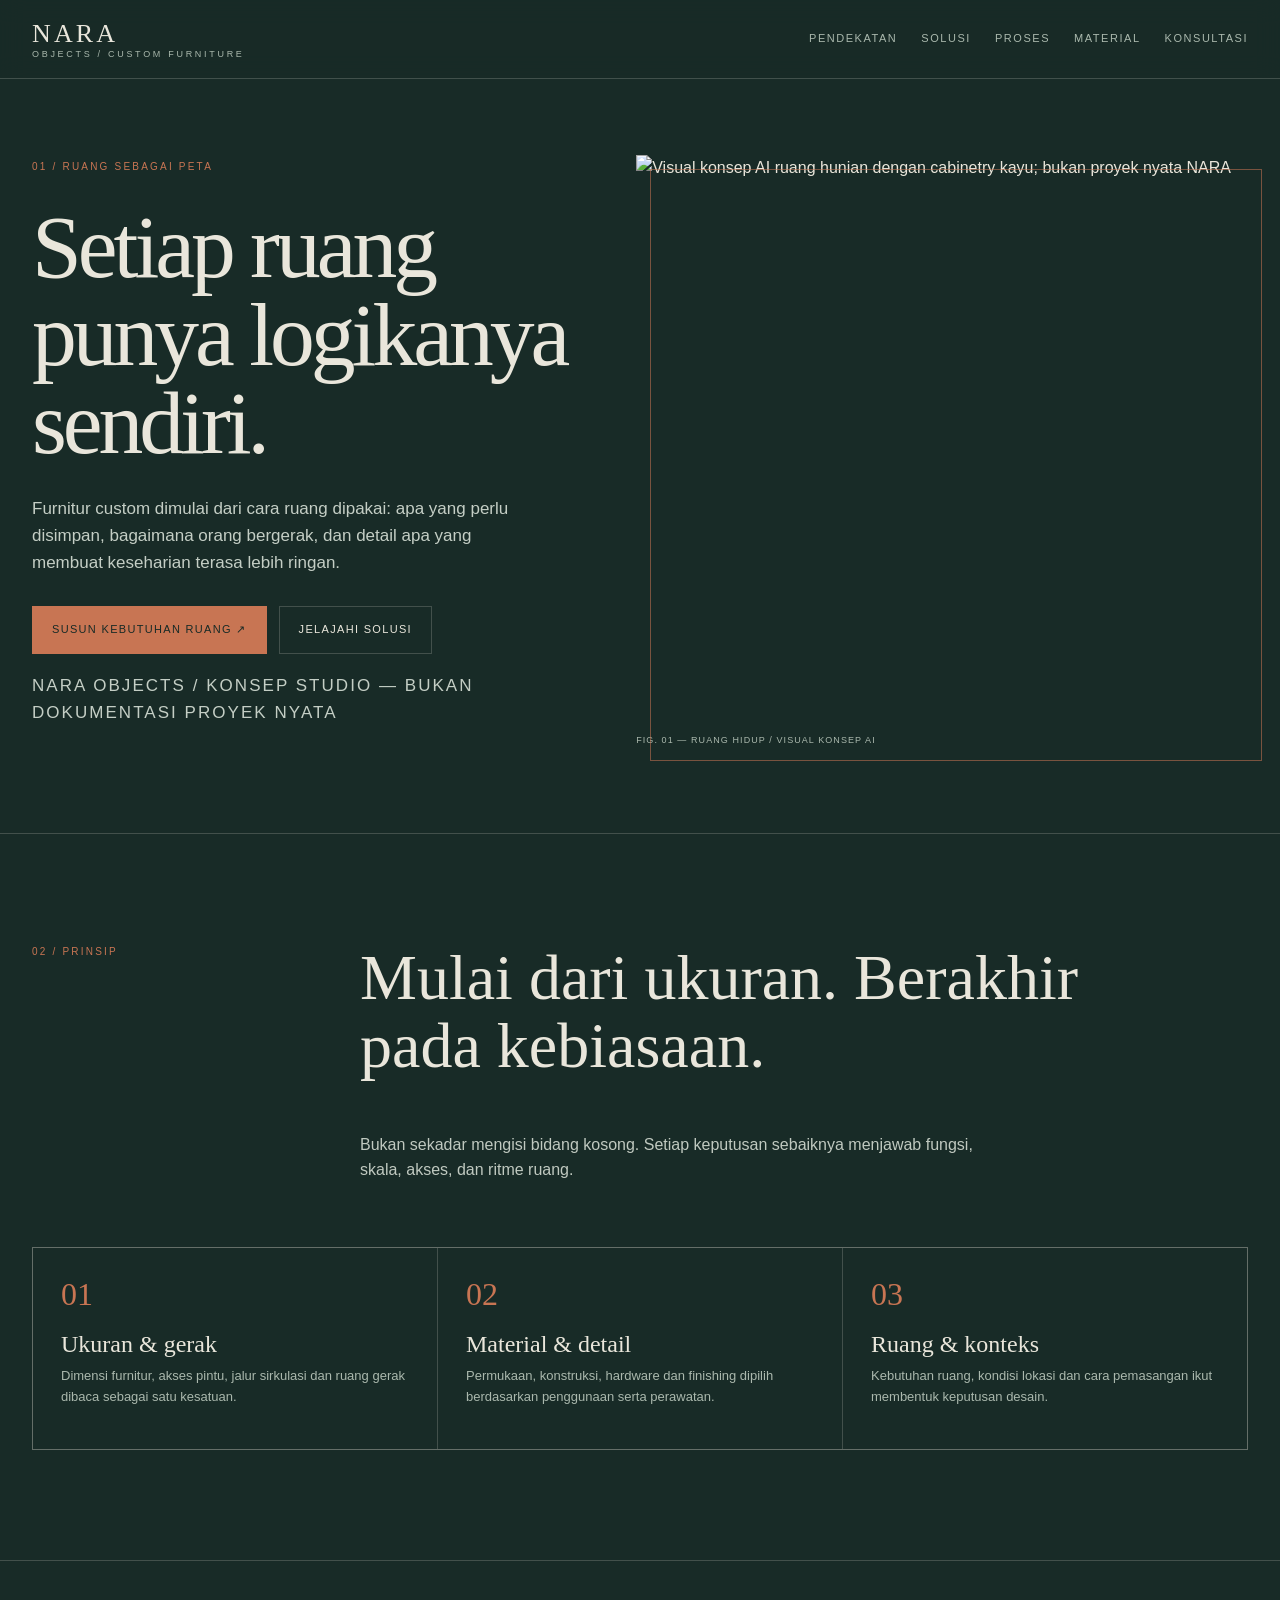
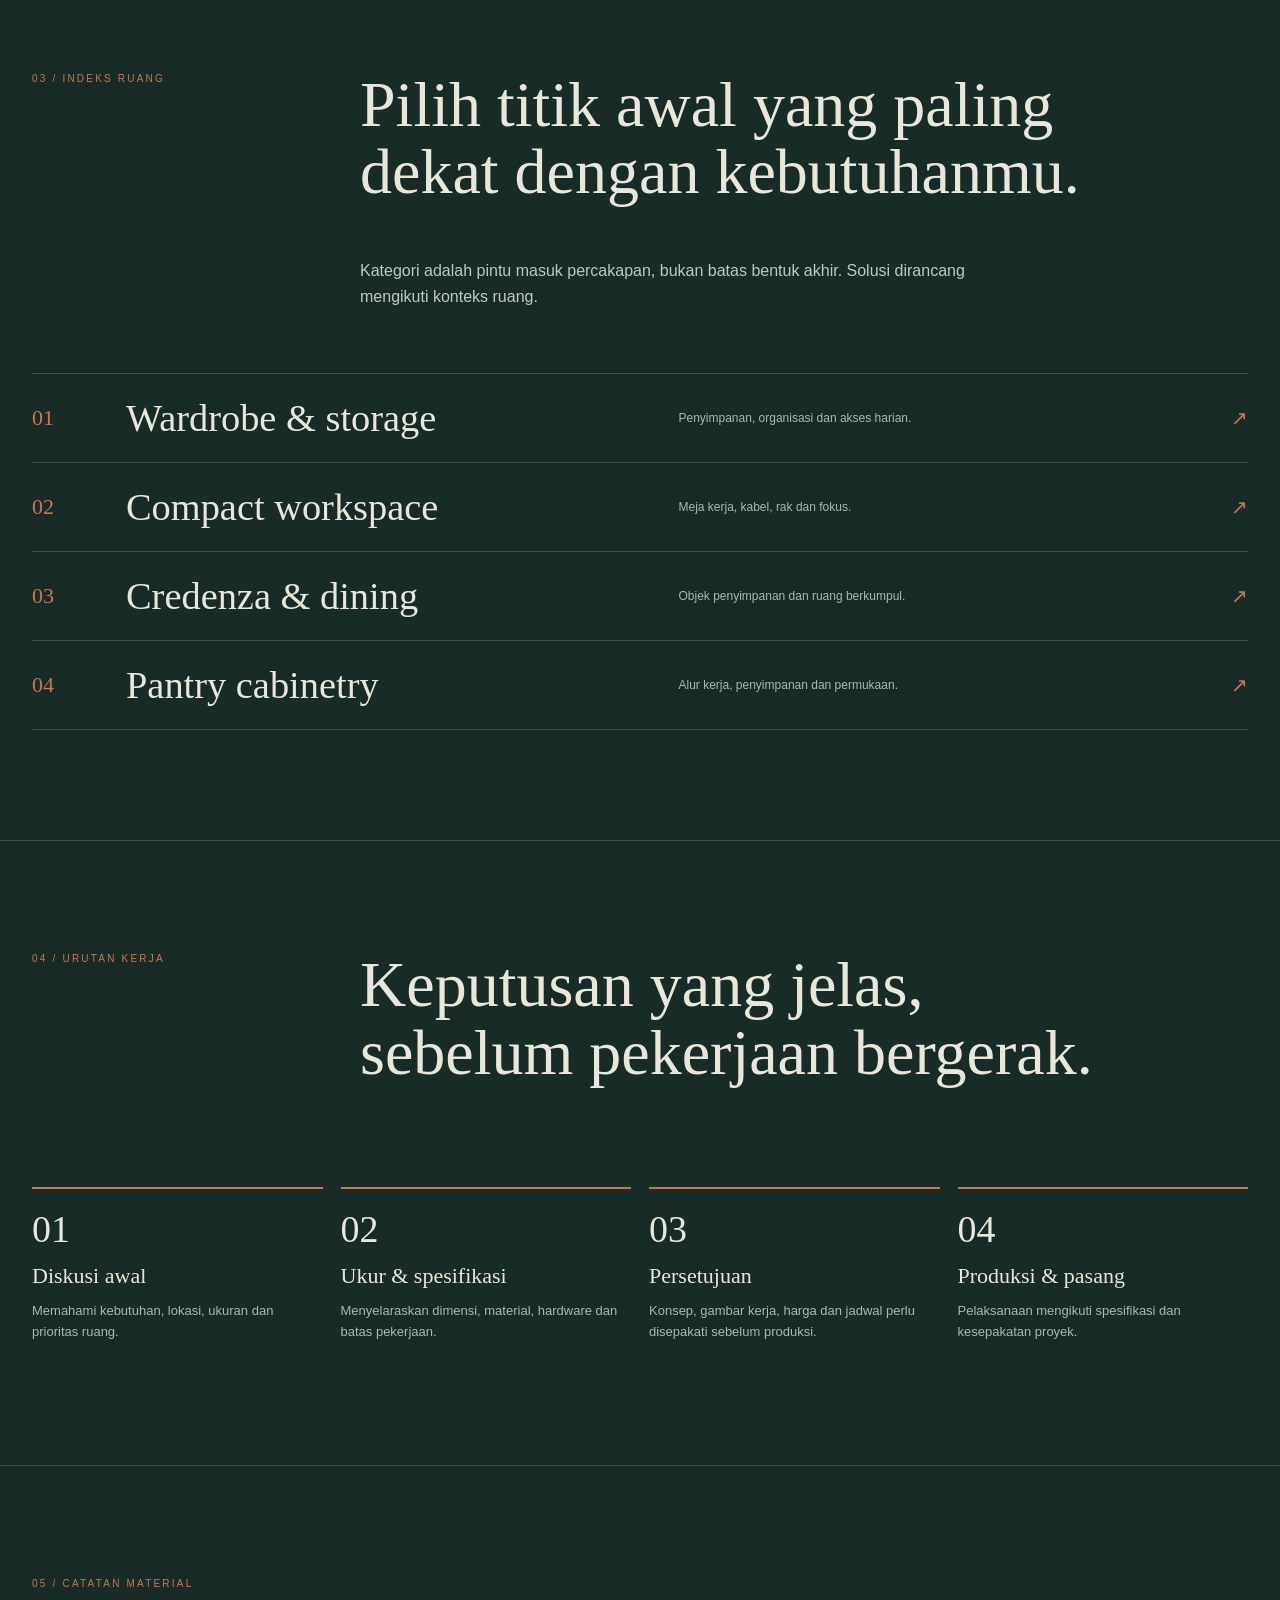
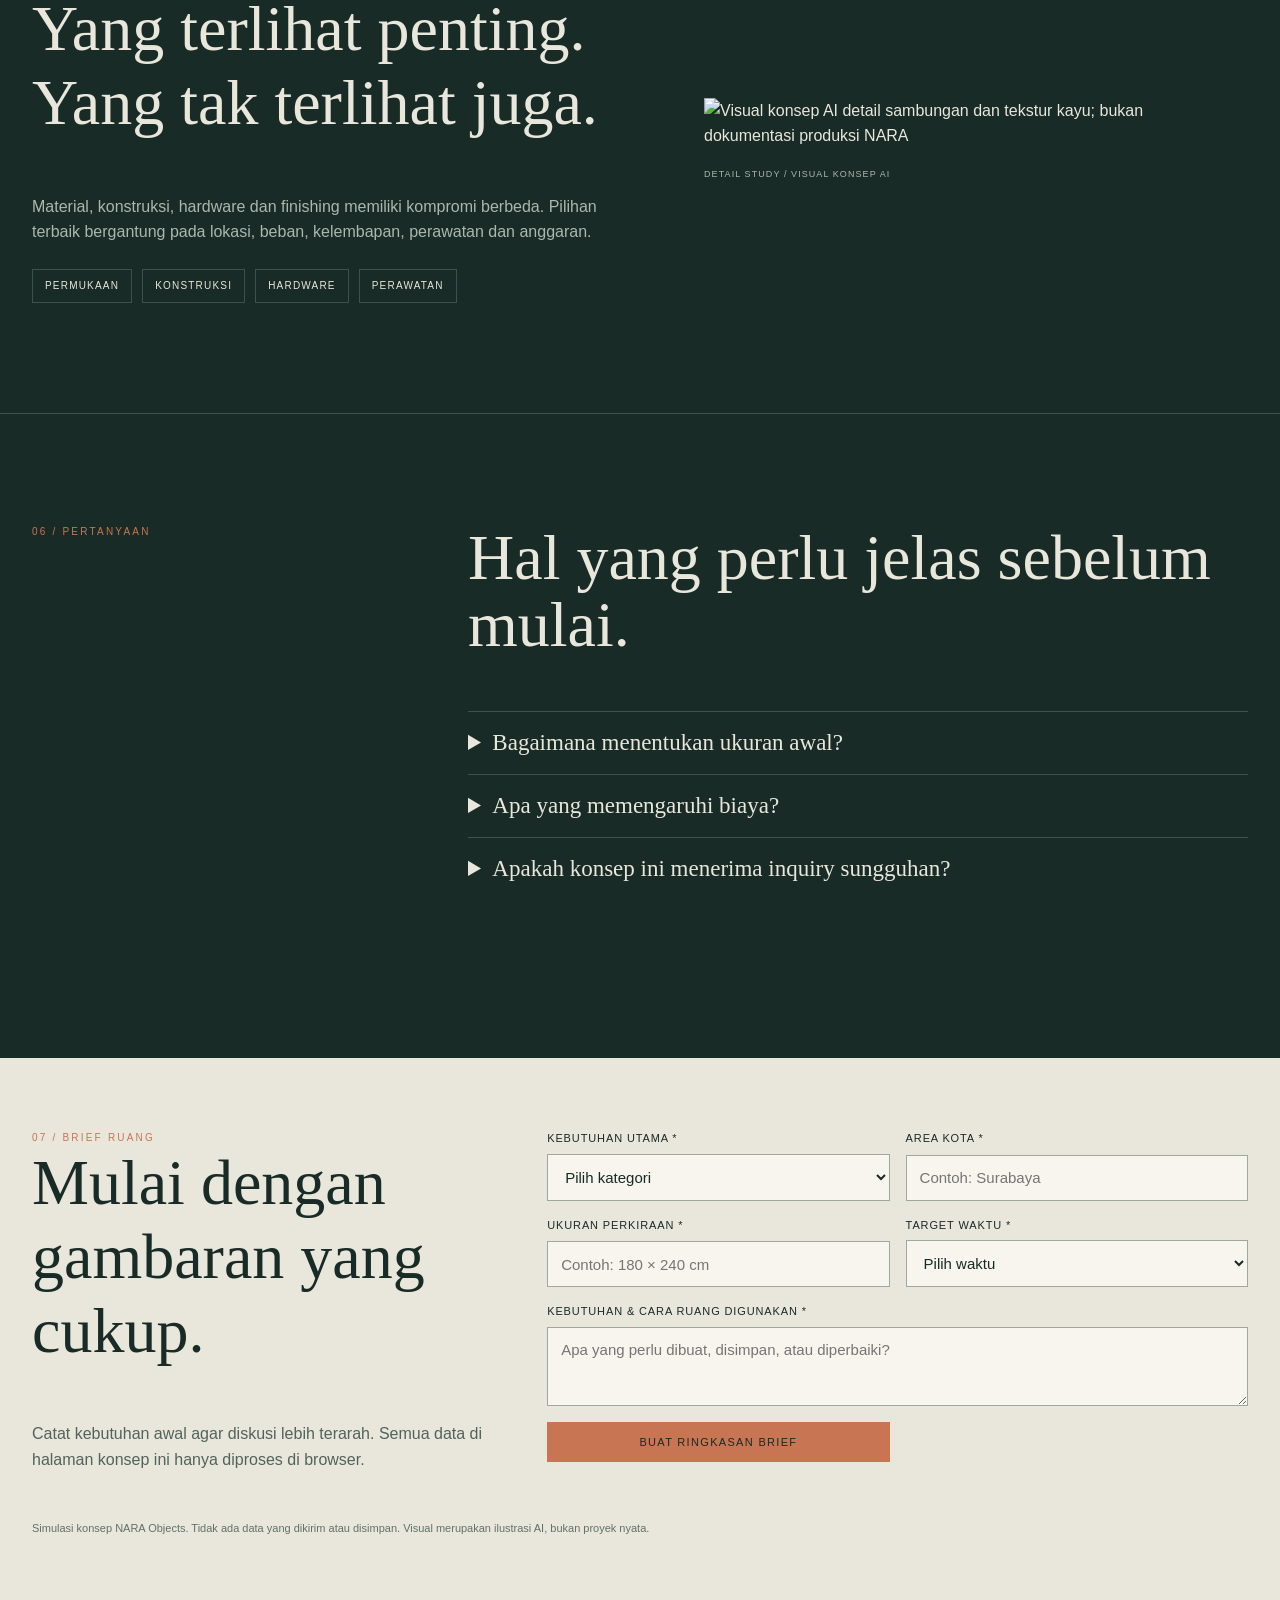
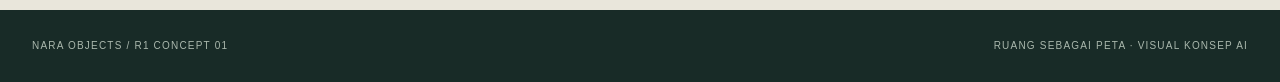
==== concepts/r1/concept-01-spatial-map.html @ 276cff3a "R1 concept 01 — Spatial map homepage" ====
<!doctype html>
<html lang="id">
<head>
<meta charset="utf-8">
<meta name="viewport" content="width=device-width, initial-scale=1">
<meta name="ades-r1-concept" content="NARA-R1-01 / Ruang sebagai Peta / GPT GO (CURRENT)">
<meta name="ades-prd" content="NARA-PRD-v1.0">
<meta name="ades-research" content="NARA-RESEARCH-v1.0">
<title>NARA Objects — Ruang sebagai Peta</title>
<style>
:root{--ink:#182b27;--paper:#e9e6db;--muted:#aab8ad;--clay:#c87553;--line:rgba(233,230,219,.2);--serif:Georgia,"Times New Roman",serif;--sans:Arial,Helvetica,sans-serif}
*{box-sizing:border-box}html{scroll-behavior:smooth;scroll-padding-top:84px}body{margin:0;background:var(--ink);color:var(--paper);font-family:var(--sans);line-height:1.6}a{color:inherit}a:focus-visible,button:focus-visible,input:focus-visible,select:focus-visible,textarea:focus-visible{outline:3px solid var(--clay);outline-offset:4px}.wrap{width:min(1240px,calc(100% - 64px));margin:auto}.top{position:sticky;top:0;z-index:5;background:rgba(24,43,39,.96);border-bottom:1px solid var(--line);backdrop-filter:blur(12px)}.nav{min-height:78px;display:flex;align-items:center;justify-content:space-between;gap:24px}.brand{font:26px var(--serif);letter-spacing:.12em;text-decoration:none}.brand small{display:block;font:9px var(--sans);letter-spacing:.3em;color:var(--muted)}.links{display:flex;gap:24px;align-items:center;font-size:11px;letter-spacing:.14em;text-transform:uppercase}.links a{text-decoration:none;color:var(--muted)}.links a:hover{color:white}.navbtn{display:none;background:none;border:1px solid var(--muted);color:var(--paper);padding:10px 12px}.hero{min-height:680px;display:grid;grid-template-columns:1fr 1.1fr;align-items:center;gap:48px;padding:76px 0 86px}.eyebrow,.index{font-size:10px;letter-spacing:.22em;text-transform:uppercase;color:var(--clay)}h1,h2,h3,p{margin-top:0}h1{font:clamp(54px,7vw,104px)/.98 var(--serif);font-weight:400;letter-spacing:-.045em;margin:28px 0}.hero p{max-width:480px;color:#c4cec5;font-size:17px}.actions{display:flex;gap:12px;flex-wrap:wrap;margin-top:30px}.btn{display:inline-block;padding:14px 19px;background:var(--clay);color:#172a26;text-decoration:none;font-size:11px;letter-spacing:.12em;text-transform:uppercase;border:1px solid var(--clay)}.btn.ghost{background:transparent;color:var(--paper);border-color:var(--line)}.herofigure{margin:0;position:relative}.herofigure img{display:block;width:100%;height:560px;object-fit:cover}.herofigure:after{content:"";position:absolute;inset:14px -14px -14px 14px;border:1px solid rgba(200,117,83,.55);pointer-events:none}.caption{font-size:9px;letter-spacing:.12em;color:var(--muted);margin-top:18px}.section{padding:110px 0;border-top:1px solid var(--line)}.sectionhead{display:grid;grid-template-columns:.5fr 1.5fr;gap:32px;margin-bottom:48px}.section h2{font:clamp(38px,5vw,68px)/1.05 var(--serif);font-weight:400;max-width:780px}.lede{max-width:620px;color:#c0c9c0}.principles{display:grid;grid-template-columns:repeat(3,1fr);gap:1px;background:var(--line);border:1px solid var(--line)}.principles article{background:var(--ink);padding:28px}.principles b{font:32px var(--serif);color:var(--clay);font-weight:400}.principles h3{font:24px var(--serif);font-weight:400;margin:18px 0 8px}.principles p{color:var(--muted);font-size:13px}.categorylist{border-top:1px solid var(--line)}.category{display:grid;grid-template-columns:70px 1fr 1fr auto;align-items:center;gap:24px;padding:22px 0;border-bottom:1px solid var(--line);text-decoration:none}.category .num{font:22px var(--serif);color:var(--clay)}.category h3{font:clamp(24px,3vw,40px) var(--serif);font-weight:400;margin:0}.category p{color:var(--muted);font-size:12px;margin:0}.category span:last-child{font-size:20px;color:var(--clay)}.process{display:grid;grid-template-columns:repeat(4,1fr);gap:18px}.step{border-top:2px solid var(--clay);padding-top:18px}.step b{font:38px var(--serif);font-weight:400}.step h3{font:22px var(--serif);font-weight:400;margin:12px 0}.step p{font-size:13px;color:var(--muted)}.material{display:grid;grid-template-columns:1fr 1fr;gap:48px;align-items:center}.material img{width:100%;height:420px;object-fit:cover}.material h2{font:clamp(40px,5vw,68px) var(--serif);font-weight:400}.material p{color:var(--muted)}.notes{display:flex;gap:10px;flex-wrap:wrap;margin-top:24px}.notes span{border:1px solid var(--line);padding:8px 12px;font-size:10px;letter-spacing:.12em;text-transform:uppercase}.faq{max-width:800px;margin-left:auto}.faq details{border-top:1px solid var(--line);padding:18px 0}.faq summary{cursor:pointer;font:23px var(--serif)}.faq p{color:var(--muted);margin:12px 0 0}.brief{background:var(--paper);color:var(--ink);padding:72px 0}.briefgrid{display:grid;grid-template-columns:.8fr 1.2fr;gap:48px}.brief h2{font:clamp(40px,5vw,68px) var(--serif);font-weight:400}.brief p{color:#52635b}.form{display:grid;grid-template-columns:1fr 1fr;gap:16px}.field{display:grid;gap:6px}.field.full{grid-column:1/-1}.field label{font-size:11px;letter-spacing:.08em;text-transform:uppercase}.field input,.field select,.field textarea{width:100%;padding:13px;border:1px solid #9da99f;background:#f7f5ee;color:var(--ink);font:15px var(--sans)}.form button{border:0;cursor:pointer}.status{grid-column:1/-1;min-height:26px;font-size:13px;color:#315447}.disclosure{font-size:11px;color:#617168;margin-top:16px}.footer{padding:28px 0;color:var(--muted);font-size:10px;letter-spacing:.12em;display:flex;justify-content:space-between;gap:18px}
@media(max-width:800px){.wrap{width:min(100% - 36px,620px)}.nav{min-height:68px}.navbtn{display:block}.links{display:none;position:absolute;top:68px;left:0;right:0;background:var(--ink);padding:18px 24px 24px;flex-direction:column;align-items:flex-start;border-bottom:1px solid var(--line)}.links.open{display:flex}.hero{grid-template-columns:1fr;gap:38px;padding:55px 0 76px}.herofigure{order:-1}.herofigure img{height:340px}.section{padding:76px 0}.sectionhead,.briefgrid,.material{grid-template-columns:1fr;gap:18px}.principles{grid-template-columns:1fr}.category{grid-template-columns:38px 1fr auto;gap:12px}.category p{grid-column:2}.process{grid-template-columns:1fr 1fr}.material img{height:310px}.faq{margin:0}.brief{padding:62px 0}.footer{flex-direction:column}}
@media(max-width:480px){h1{font-size:52px}.form{grid-template-columns:1fr}.field.full{grid-column:auto}.process{grid-template-columns:1fr}.category h3{font-size:25px}}
@media(prefers-reduced-motion:reduce){html{scroll-behavior:auto}*,*::before,*::after{animation-duration:.01ms!important;transition-duration:.01ms!important}}
</style>
</head>
<body>
<header class="top"><div class="wrap nav"><a class="brand" href="#home">NARA<small>OBJECTS / CUSTOM FURNITURE</small></a><button class="navbtn" id="navbtn" aria-expanded="false" aria-controls="navlinks">Menu</button><nav class="links" id="navlinks" aria-label="Navigasi utama"><a href="#approach">Pendekatan</a><a href="#solutions">Solusi</a><a href="#process">Proses</a><a href="#materials">Material</a><a href="#brief">Konsultasi</a></nav></div></header>
<main id="home">
<section class="wrap hero"><div><div class="eyebrow">01 / Ruang sebagai peta</div><h1>Setiap ruang punya logikanya sendiri.</h1><p>Furnitur custom dimulai dari cara ruang dipakai: apa yang perlu disimpan, bagaimana orang bergerak, dan detail apa yang membuat keseharian terasa lebih ringan.</p><div class="actions"><a class="btn" href="#brief">Susun kebutuhan ruang ↗</a><a class="btn ghost" href="#solutions">Jelajahi solusi</a></div><p class="caption">NARA OBJECTS / KONSEP STUDIO — BUKAN DOKUMENTASI PROYEK NYATA</p></div><figure class="herofigure"><img src="../assets/hero.webp" alt="Visual konsep AI ruang hunian dengan cabinetry kayu; bukan proyek nyata NARA"><figcaption class="caption">FIG. 01 — RUANG HIDUP / VISUAL KONSEP AI</figcaption></figure></section>
<section class="section" id="approach"><div class="wrap"><div class="sectionhead"><div class="index">02 / Prinsip</div><div><h2>Mulai dari ukuran. Berakhir pada kebiasaan.</h2><p class="lede">Bukan sekadar mengisi bidang kosong. Setiap keputusan sebaiknya menjawab fungsi, skala, akses, dan ritme ruang.</p></div></div><div class="principles"><article><b>01</b><h3>Ukuran & gerak</h3><p>Dimensi furnitur, akses pintu, jalur sirkulasi dan ruang gerak dibaca sebagai satu kesatuan.</p></article><article><b>02</b><h3>Material & detail</h3><p>Permukaan, konstruksi, hardware dan finishing dipilih berdasarkan penggunaan serta perawatan.</p></article><article><b>03</b><h3>Ruang & konteks</h3><p>Kebutuhan ruang, kondisi lokasi dan cara pemasangan ikut membentuk keputusan desain.</p></article></div></div></section>
<section class="section" id="solutions"><div class="wrap"><div class="sectionhead"><div class="index">03 / Indeks ruang</div><div><h2>Pilih titik awal yang paling dekat dengan kebutuhanmu.</h2><p class="lede">Kategori adalah pintu masuk percakapan, bukan batas bentuk akhir. Solusi dirancang mengikuti konteks ruang.</p></div></div><div class="categorylist"><a class="category" href="#brief" data-cat="Wardrobe & storage"><span class="num">01</span><h3>Wardrobe & storage</h3><p>Penyimpanan, organisasi dan akses harian.</p><span>↗</span></a><a class="category" href="#brief" data-cat="Compact workspace"><span class="num">02</span><h3>Compact workspace</h3><p>Meja kerja, kabel, rak dan fokus.</p><span>↗</span></a><a class="category" href="#brief" data-cat="Credenza & dining"><span class="num">03</span><h3>Credenza & dining</h3><p>Objek penyimpanan dan ruang berkumpul.</p><span>↗</span></a><a class="category" href="#brief" data-cat="Pantry cabinetry"><span class="num">04</span><h3>Pantry cabinetry</h3><p>Alur kerja, penyimpanan dan permukaan.</p><span>↗</span></a></div></div></section>
<section class="section" id="process"><div class="wrap"><div class="sectionhead"><div class="index">04 / Urutan kerja</div><div><h2>Keputusan yang jelas, sebelum pekerjaan bergerak.</h2></div></div><div class="process"><article class="step"><b>01</b><h3>Diskusi awal</h3><p>Memahami kebutuhan, lokasi, ukuran dan prioritas ruang.</p></article><article class="step"><b>02</b><h3>Ukur & spesifikasi</h3><p>Menyelaraskan dimensi, material, hardware dan batas pekerjaan.</p></article><article class="step"><b>03</b><h3>Persetujuan</h3><p>Konsep, gambar kerja, harga dan jadwal perlu disepakati sebelum produksi.</p></article><article class="step"><b>04</b><h3>Produksi & pasang</h3><p>Pelaksanaan mengikuti spesifikasi dan kesepakatan proyek.</p></article></div></div></section>
<section class="section" id="materials"><div class="wrap material"><div><div class="index">05 / Catatan material</div><h2>Yang terlihat penting. Yang tak terlihat juga.</h2><p>Material, konstruksi, hardware dan finishing memiliki kompromi berbeda. Pilihan terbaik bergantung pada lokasi, beban, kelembapan, perawatan dan anggaran.</p><div class="notes"><span>Permukaan</span><span>Konstruksi</span><span>Hardware</span><span>Perawatan</span></div></div><figure><img src="../assets/joinery-detail.webp" alt="Visual konsep AI detail sambungan dan tekstur kayu; bukan dokumentasi produksi NARA"><figcaption class="caption">DETAIL STUDY / VISUAL KONSEP AI</figcaption></figure></div></section>
<section class="section"><div class="wrap sectionhead"><div class="index">06 / Pertanyaan</div><div class="faq"><h2>Hal yang perlu jelas sebelum mulai.</h2><details><summary>Bagaimana menentukan ukuran awal?</summary><p>Mulai dari lebar, tinggi, kedalaman, posisi furnitur dan akses masuk. Ukuran awal membantu percakapan, bukan pengganti pengukuran final.</p></details><details><summary>Apa yang memengaruhi biaya?</summary><p>Dimensi, material, hardware, finishing, detail custom, kondisi lokasi dan instalasi.</p></details><details><summary>Apakah konsep ini menerima inquiry sungguhan?</summary><p>Tidak. Form di bawah hanya simulasi lokal untuk menyiapkan brief; data tidak dikirim atau disimpan.</p></details></div></div></section>
<section class="brief" id="brief"><div class="wrap briefgrid"><div><div class="eyebrow">07 / Brief ruang</div><h2>Mulai dengan gambaran yang cukup.</h2><p>Catat kebutuhan awal agar diskusi lebih terarah. Semua data di halaman konsep ini hanya diproses di browser.</p></div><form class="form" id="briefForm"><div class="field"><label for="category">Kebutuhan utama *</label><select id="category" required><option value="">Pilih kategori</option><option>Wardrobe & storage</option><option>Compact workspace</option><option>Credenza & dining</option><option>Pantry cabinetry</option><option>Kebutuhan lain</option></select></div><div class="field"><label for="city">Area kota *</label><input id="city" required placeholder="Contoh: Surabaya"></div><div class="field"><label for="size">Ukuran perkiraan *</label><input id="size" required placeholder="Contoh: 180 × 240 cm"></div><div class="field"><label for="timeline">Target waktu *</label><select id="timeline" required><option value="">Pilih waktu</option><option>Dalam 1 bulan</option><option>1–3 bulan</option><option>Masih eksplorasi</option></select></div><div class="field full"><label for="notes">Kebutuhan & cara ruang digunakan *</label><textarea id="notes" rows="3" required placeholder="Apa yang perlu dibuat, disimpan, atau diperbaiki?"></textarea></div><button class="btn" type="submit">Buat ringkasan brief</button><button class="btn ghost" type="button" id="copy" disabled>Salin ringkasan</button><output class="status" id="status" aria-live="polite"></output></form></div><div class="wrap disclosure">Simulasi konsep NARA Objects. Tidak ada data yang dikirim atau disimpan. Visual merupakan ilustrasi AI, bukan proyek nyata.</div></section>
</main><footer class="wrap footer"><span>NARA OBJECTS / R1 CONCEPT 01</span><span>RUANG SEBAGAI PETA · VISUAL KONSEP AI</span></footer>
<script>
const navbtn=document.getElementById('navbtn'),navlinks=document.getElementById('navlinks');
function closeNav(){navlinks.classList.remove('open');navbtn.setAttribute('aria-expanded','false')}
navbtn.addEventListener('click',()=>{const open=navbtn.getAttribute('aria-expanded')!=='true';navbtn.setAttribute('aria-expanded',String(open));navlinks.classList.toggle('open',open)});
navlinks.querySelectorAll('a').forEach(a=>a.addEventListener('click',closeNav));
document.addEventListener('keydown',e=>{if(e.key==='Escape'&&navlinks.classList.contains('open')){closeNav();navbtn.focus()}});
document.querySelectorAll('[data-cat]').forEach(a=>a.addEventListener('click',()=>{document.getElementById('category').value=a.dataset.cat}));
let brief='';const form=document.getElementById('briefForm'),status=document.getElementById('status'),copy=document.getElementById('copy');
form.addEventListener('submit',e=>{e.preventDefault();if(!form.reportValidity())return;brief=['NARA OBJECTS — BRIEF KONSEP','Kebutuhan: '+category.value,'Area: '+city.value,'Ukuran: '+size.value,'Target: '+timeline.value,'Catatan: '+notes.value].join('\n');status.textContent='Ringkasan siap. Tidak ada data yang dikirim atau disimpan.';copy.disabled=false});
copy.addEventListener('click',async()=>{if(!brief)return;try{await navigator.clipboard.writeText(brief);status.textContent='Ringkasan disalin.'}catch{status.textContent='Clipboard tidak tersedia. Pilih dan salin ringkasan secara manual.'}});
</script></body></html>
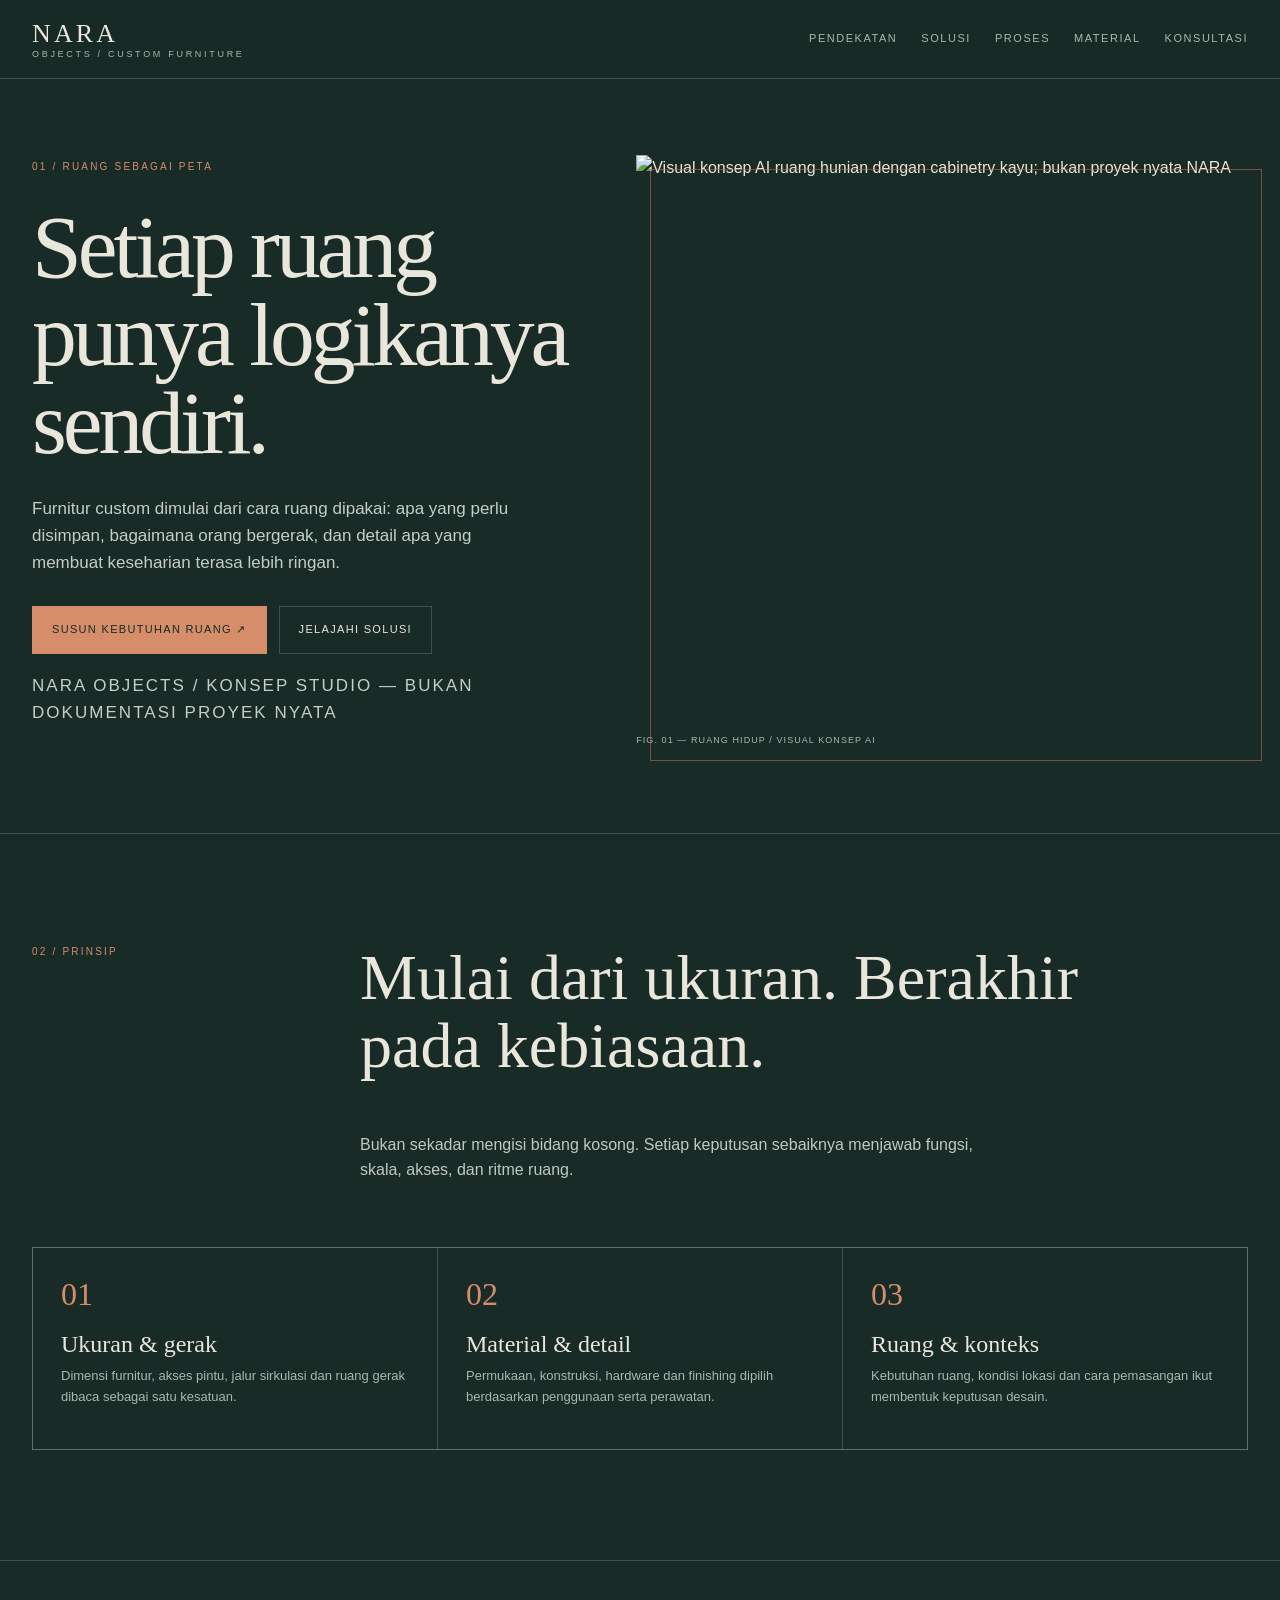
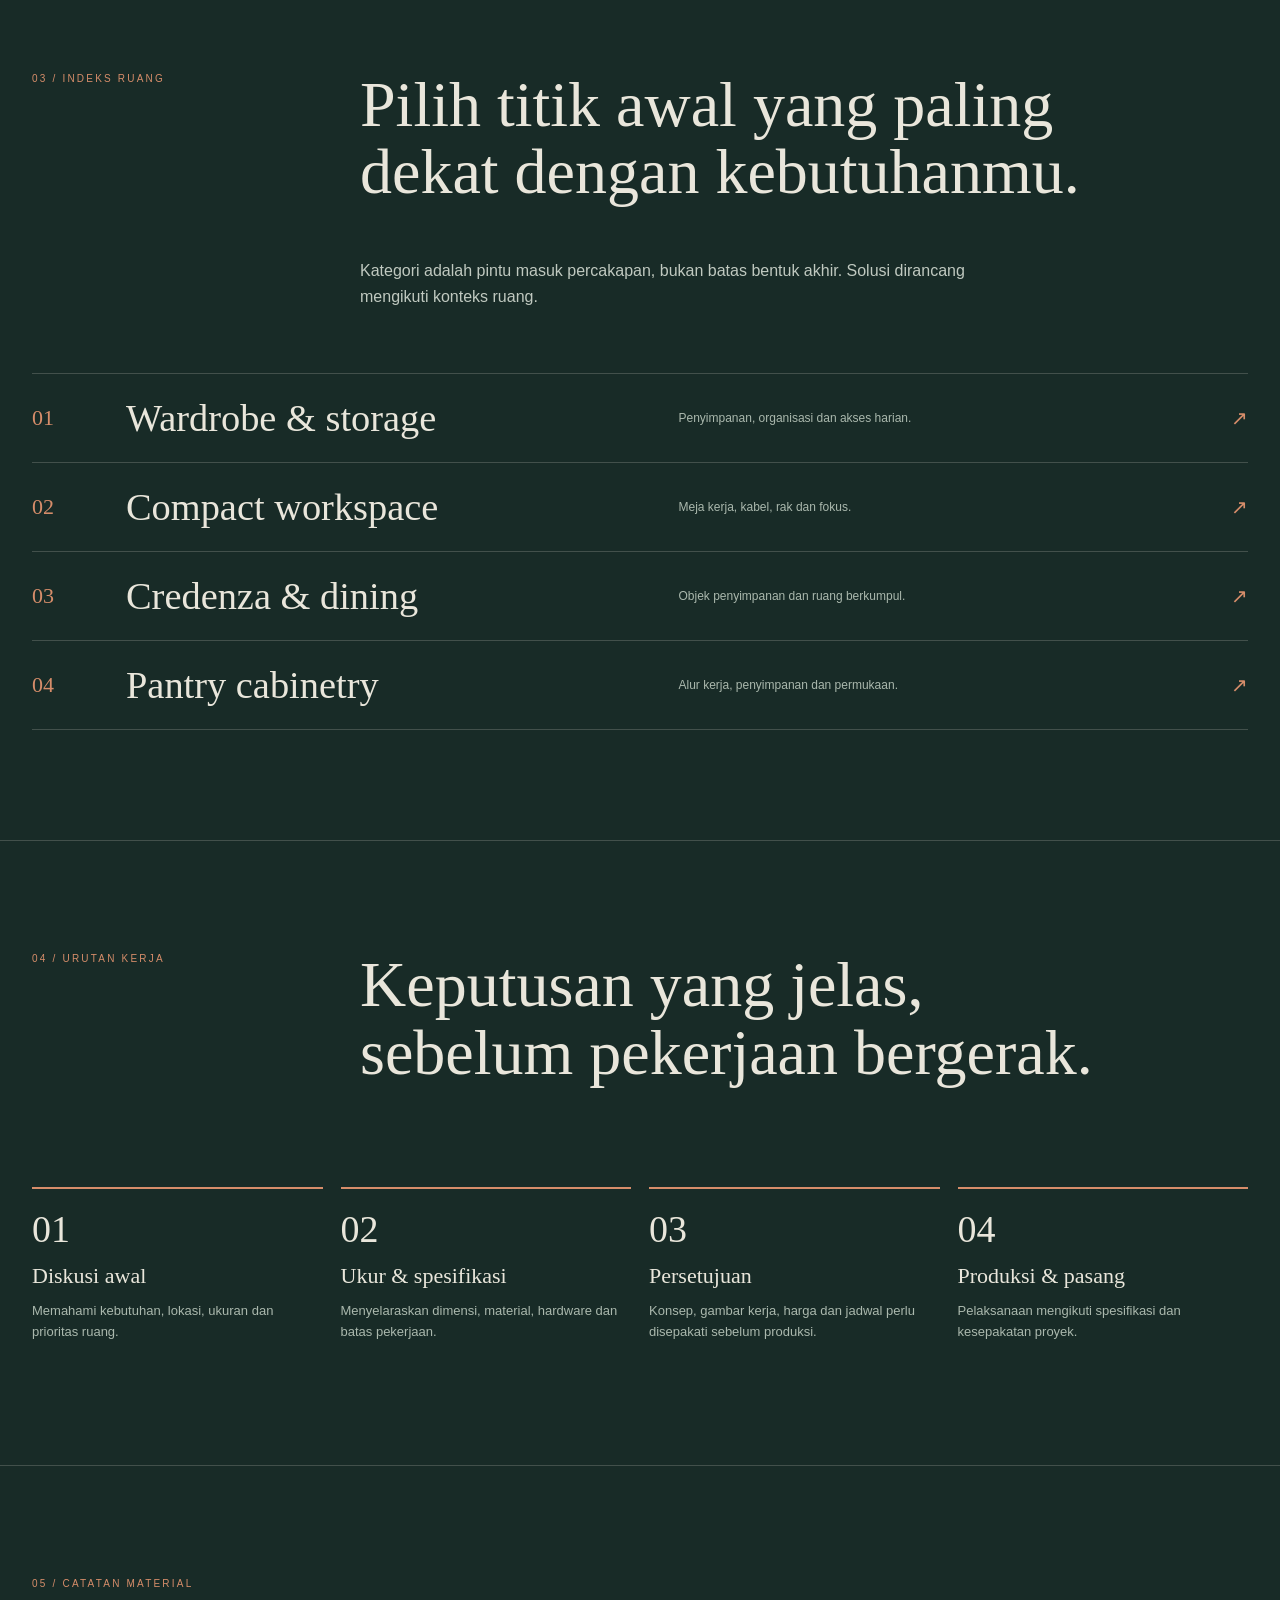
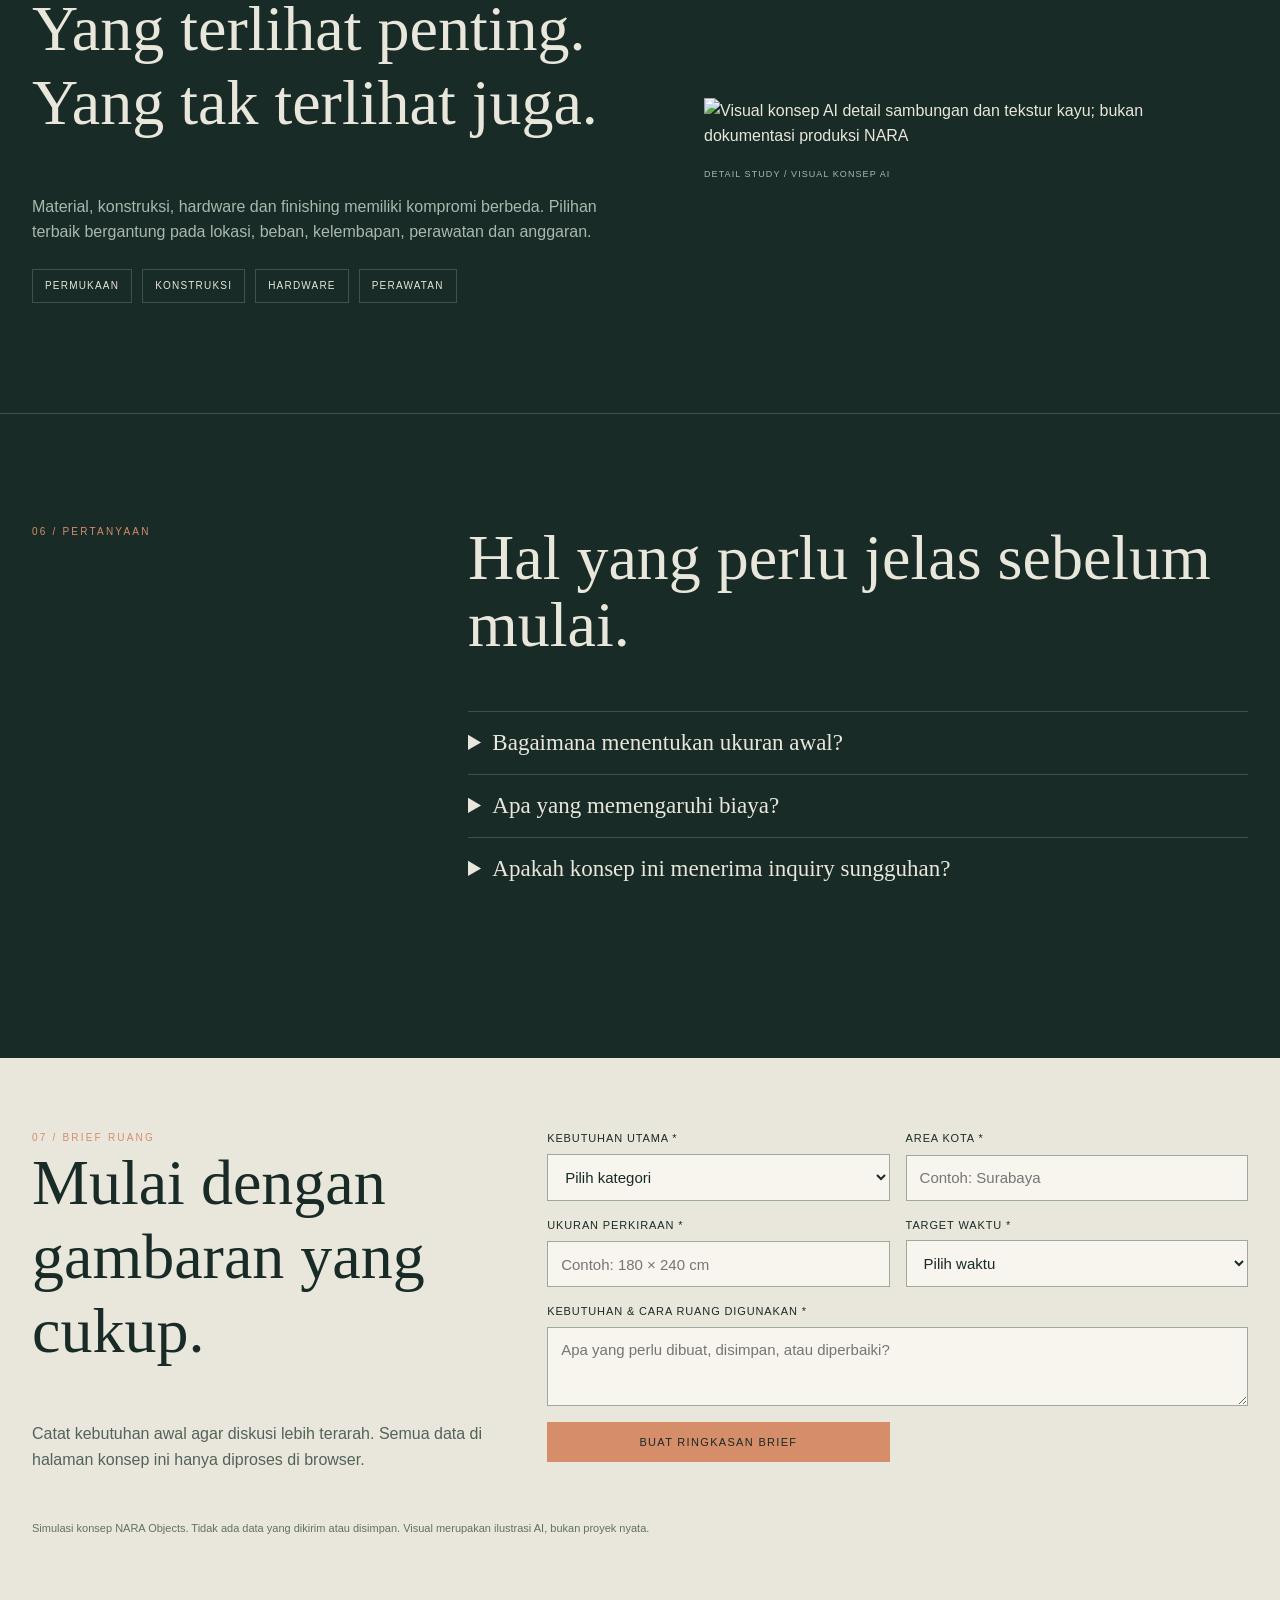
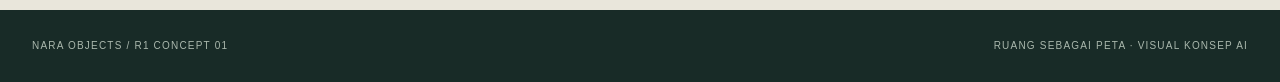
==== commit e6d96867: "R1/R2 accessibility refinement — improve accent and focus contrast" ====
--- a/concepts/r1/concept-01-spatial-map.html
+++ b/concepts/r1/concept-01-spatial-map.html
@@ -8,8 +8,8 @@
 <meta name="ades-research" content="NARA-RESEARCH-v1.0">
 <title>NARA Objects — Ruang sebagai Peta</title>
 <style>
-:root{--ink:#182b27;--paper:#e9e6db;--muted:#aab8ad;--clay:#c87553;--line:rgba(233,230,219,.2);--serif:Georgia,"Times New Roman",serif;--sans:Arial,Helvetica,sans-serif}
-*{box-sizing:border-box}html{scroll-behavior:smooth;scroll-padding-top:84px}body{margin:0;background:var(--ink);color:var(--paper);font-family:var(--sans);line-height:1.6}a{color:inherit}a:focus-visible,button:focus-visible,input:focus-visible,select:focus-visible,textarea:focus-visible{outline:3px solid var(--clay);outline-offset:4px}.wrap{width:min(1240px,calc(100% - 64px));margin:auto}.top{position:sticky;top:0;z-index:5;background:rgba(24,43,39,.96);border-bottom:1px solid var(--line);backdrop-filter:blur(12px)}.nav{min-height:78px;display:flex;align-items:center;justify-content:space-between;gap:24px}.brand{font:26px var(--serif);letter-spacing:.12em;text-decoration:none}.brand small{display:block;font:9px var(--sans);letter-spacing:.3em;color:var(--muted)}.links{display:flex;gap:24px;align-items:center;font-size:11px;letter-spacing:.14em;text-transform:uppercase}.links a{text-decoration:none;color:var(--muted)}.links a:hover{color:white}.navbtn{display:none;background:none;border:1px solid var(--muted);color:var(--paper);padding:10px 12px}.hero{min-height:680px;display:grid;grid-template-columns:1fr 1.1fr;align-items:center;gap:48px;padding:76px 0 86px}.eyebrow,.index{font-size:10px;letter-spacing:.22em;text-transform:uppercase;color:var(--clay)}h1,h2,h3,p{margin-top:0}h1{font:clamp(54px,7vw,104px)/.98 var(--serif);font-weight:400;letter-spacing:-.045em;margin:28px 0}.hero p{max-width:480px;color:#c4cec5;font-size:17px}.actions{display:flex;gap:12px;flex-wrap:wrap;margin-top:30px}.btn{display:inline-block;padding:14px 19px;background:var(--clay);color:#172a26;text-decoration:none;font-size:11px;letter-spacing:.12em;text-transform:uppercase;border:1px solid var(--clay)}.btn.ghost{background:transparent;color:var(--paper);border-color:var(--line)}.herofigure{margin:0;position:relative}.herofigure img{display:block;width:100%;height:560px;object-fit:cover}.herofigure:after{content:"";position:absolute;inset:14px -14px -14px 14px;border:1px solid rgba(200,117,83,.55);pointer-events:none}.caption{font-size:9px;letter-spacing:.12em;color:var(--muted);margin-top:18px}.section{padding:110px 0;border-top:1px solid var(--line)}.sectionhead{display:grid;grid-template-columns:.5fr 1.5fr;gap:32px;margin-bottom:48px}.section h2{font:clamp(38px,5vw,68px)/1.05 var(--serif);font-weight:400;max-width:780px}.lede{max-width:620px;color:#c0c9c0}.principles{display:grid;grid-template-columns:repeat(3,1fr);gap:1px;background:var(--line);border:1px solid var(--line)}.principles article{background:var(--ink);padding:28px}.principles b{font:32px var(--serif);color:var(--clay);font-weight:400}.principles h3{font:24px var(--serif);font-weight:400;margin:18px 0 8px}.principles p{color:var(--muted);font-size:13px}.categorylist{border-top:1px solid var(--line)}.category{display:grid;grid-template-columns:70px 1fr 1fr auto;align-items:center;gap:24px;padding:22px 0;border-bottom:1px solid var(--line);text-decoration:none}.category .num{font:22px var(--serif);color:var(--clay)}.category h3{font:clamp(24px,3vw,40px) var(--serif);font-weight:400;margin:0}.category p{color:var(--muted);font-size:12px;margin:0}.category span:last-child{font-size:20px;color:var(--clay)}.process{display:grid;grid-template-columns:repeat(4,1fr);gap:18px}.step{border-top:2px solid var(--clay);padding-top:18px}.step b{font:38px var(--serif);font-weight:400}.step h3{font:22px var(--serif);font-weight:400;margin:12px 0}.step p{font-size:13px;color:var(--muted)}.material{display:grid;grid-template-columns:1fr 1fr;gap:48px;align-items:center}.material img{width:100%;height:420px;object-fit:cover}.material h2{font:clamp(40px,5vw,68px) var(--serif);font-weight:400}.material p{color:var(--muted)}.notes{display:flex;gap:10px;flex-wrap:wrap;margin-top:24px}.notes span{border:1px solid var(--line);padding:8px 12px;font-size:10px;letter-spacing:.12em;text-transform:uppercase}.faq{max-width:800px;margin-left:auto}.faq details{border-top:1px solid var(--line);padding:18px 0}.faq summary{cursor:pointer;font:23px var(--serif)}.faq p{color:var(--muted);margin:12px 0 0}.brief{background:var(--paper);color:var(--ink);padding:72px 0}.briefgrid{display:grid;grid-template-columns:.8fr 1.2fr;gap:48px}.brief h2{font:clamp(40px,5vw,68px) var(--serif);font-weight:400}.brief p{color:#52635b}.form{display:grid;grid-template-columns:1fr 1fr;gap:16px}.field{display:grid;gap:6px}.field.full{grid-column:1/-1}.field label{font-size:11px;letter-spacing:.08em;text-transform:uppercase}.field input,.field select,.field textarea{width:100%;padding:13px;border:1px solid #9da99f;background:#f7f5ee;color:var(--ink);font:15px var(--sans)}.form button{border:0;cursor:pointer}.status{grid-column:1/-1;min-height:26px;font-size:13px;color:#315447}.disclosure{font-size:11px;color:#617168;margin-top:16px}.footer{padding:28px 0;color:var(--muted);font-size:10px;letter-spacing:.12em;display:flex;justify-content:space-between;gap:18px}
+:root{--ink:#182b27;--paper:#e9e6db;--muted:#aab8ad;--clay:#d68d6a;--line:rgba(233,230,219,.2);--serif:Georgia,"Times New Roman",serif;--sans:Arial,Helvetica,sans-serif}
+*{box-sizing:border-box}html{scroll-behavior:smooth;scroll-padding-top:84px}body{margin:0;background:var(--ink);color:var(--paper);font-family:var(--sans);line-height:1.6}a{color:inherit}a:focus-visible,button:focus-visible,input:focus-visible,select:focus-visible,textarea:focus-visible{outline:3px solid var(--clay);outline-offset:4px}.wrap{width:min(1240px,calc(100% - 64px));margin:auto}.top{position:sticky;top:0;z-index:5;background:rgba(24,43,39,.96);border-bottom:1px solid var(--line);backdrop-filter:blur(12px)}.nav{min-height:78px;display:flex;align-items:center;justify-content:space-between;gap:24px}.brand{font:26px var(--serif);letter-spacing:.12em;text-decoration:none}.brand small{display:block;font:9px var(--sans);letter-spacing:.3em;color:var(--muted)}.links{display:flex;gap:24px;align-items:center;font-size:11px;letter-spacing:.14em;text-transform:uppercase}.links a{text-decoration:none;color:var(--muted)}.links a:hover{color:white}.navbtn{display:none;background:none;border:1px solid var(--muted);color:var(--paper);padding:10px 12px}.hero{min-height:680px;display:grid;grid-template-columns:1fr 1.1fr;align-items:center;gap:48px;padding:76px 0 86px}.eyebrow,.index{font-size:10px;letter-spacing:.22em;text-transform:uppercase;color:var(--clay)}h1,h2,h3,p{margin-top:0}h1{font:clamp(54px,7vw,104px)/.98 var(--serif);font-weight:400;letter-spacing:-.045em;margin:28px 0}.hero p{max-width:480px;color:#c4cec5;font-size:17px}.actions{display:flex;gap:12px;flex-wrap:wrap;margin-top:30px}.btn{display:inline-block;padding:14px 19px;background:var(--clay);color:#172a26;text-decoration:none;font-size:11px;letter-spacing:.12em;text-transform:uppercase;border:1px solid var(--clay)}.btn.ghost{background:transparent;color:var(--paper);border-color:var(--line)}.herofigure{margin:0;position:relative}.herofigure img{display:block;width:100%;height:560px;object-fit:cover}.herofigure:after{content:"";position:absolute;inset:14px -14px -14px 14px;border:1px solid rgba(200,117,83,.55);pointer-events:none}.caption{font-size:9px;letter-spacing:.12em;color:var(--muted);margin-top:18px}.section{padding:110px 0;border-top:1px solid var(--line)}.sectionhead{display:grid;grid-template-columns:.5fr 1.5fr;gap:32px;margin-bottom:48px}.section h2{font:clamp(38px,5vw,68px)/1.05 var(--serif);font-weight:400;max-width:780px}.lede{max-width:620px;color:#c0c9c0}.principles{display:grid;grid-template-columns:repeat(3,1fr);gap:1px;background:var(--line);border:1px solid var(--line)}.principles article{background:var(--ink);padding:28px}.principles b{font:32px var(--serif);color:var(--clay);font-weight:400}.principles h3{font:24px var(--serif);font-weight:400;margin:18px 0 8px}.principles p{color:var(--muted);font-size:13px}.categorylist{border-top:1px solid var(--line)}.category{display:grid;grid-template-columns:70px 1fr 1fr auto;align-items:center;gap:24px;padding:22px 0;border-bottom:1px solid var(--line);text-decoration:none}.category .num{font:22px var(--serif);color:var(--clay)}.category h3{font:clamp(24px,3vw,40px) var(--serif);font-weight:400;margin:0}.category p{color:var(--muted);font-size:12px;margin:0}.category span:last-child{font-size:20px;color:var(--clay)}.process{display:grid;grid-template-columns:repeat(4,1fr);gap:18px}.step{border-top:2px solid var(--clay);padding-top:18px}.step b{font:38px var(--serif);font-weight:400}.step h3{font:22px var(--serif);font-weight:400;margin:12px 0}.step p{font-size:13px;color:var(--muted)}.material{display:grid;grid-template-columns:1fr 1fr;gap:48px;align-items:center}.material img{width:100%;height:420px;object-fit:cover}.material h2{font:clamp(40px,5vw,68px) var(--serif);font-weight:400}.material p{color:var(--muted)}.notes{display:flex;gap:10px;flex-wrap:wrap;margin-top:24px}.notes span{border:1px solid var(--line);padding:8px 12px;font-size:10px;letter-spacing:.12em;text-transform:uppercase}.faq{max-width:800px;margin-left:auto}.faq details{border-top:1px solid var(--line);padding:18px 0}.faq summary{cursor:pointer;font:23px var(--serif)}.faq p{color:var(--muted);margin:12px 0 0}.brief{background:var(--paper);color:var(--ink);padding:72px 0}.briefgrid{display:grid;grid-template-columns:.8fr 1.2fr;gap:48px}.brief h2{font:clamp(40px,5vw,68px) var(--serif);font-weight:400}.brief p{color:#52635b}.form{display:grid;grid-template-columns:1fr 1fr;gap:16px}.field{display:grid;gap:6px}.field.full{grid-column:1/-1}.field label{font-size:11px;letter-spacing:.08em;text-transform:uppercase}.field input,.field select,.field textarea{width:100%;padding:13px;border:1px solid #9da99f;background:#f7f5ee;color:var(--ink);font:15px var(--sans)}.form button{border:0;cursor:pointer}.status{grid-column:1/-1;min-height:26px;font-size:13px;color:#315447}.summary{grid-column:1/-1;white-space:pre-wrap;background:#f7f5ee;border:1px solid #9da99f;padding:14px;font:13px/1.6 var(--sans);color:var(--ink)}.disclosure{font-size:11px;color:#617168;margin-top:16px}.footer{padding:28px 0;color:var(--muted);font-size:10px;letter-spacing:.12em;display:flex;justify-content:space-between;gap:18px}
 @media(max-width:800px){.wrap{width:min(100% - 36px,620px)}.nav{min-height:68px}.navbtn{display:block}.links{display:none;position:absolute;top:68px;left:0;right:0;background:var(--ink);padding:18px 24px 24px;flex-direction:column;align-items:flex-start;border-bottom:1px solid var(--line)}.links.open{display:flex}.hero{grid-template-columns:1fr;gap:38px;padding:55px 0 76px}.herofigure{order:-1}.herofigure img{height:340px}.section{padding:76px 0}.sectionhead,.briefgrid,.material{grid-template-columns:1fr;gap:18px}.principles{grid-template-columns:1fr}.category{grid-template-columns:38px 1fr auto;gap:12px}.category p{grid-column:2}.process{grid-template-columns:1fr 1fr}.material img{height:310px}.faq{margin:0}.brief{padding:62px 0}.footer{flex-direction:column}}
 @media(max-width:480px){h1{font-size:52px}.form{grid-template-columns:1fr}.field.full{grid-column:auto}.process{grid-template-columns:1fr}.category h3{font-size:25px}}
 @media(prefers-reduced-motion:reduce){html{scroll-behavior:auto}*,*::before,*::after{animation-duration:.01ms!important;transition-duration:.01ms!important}}
@@ -24,16 +24,17 @@
 <section class="section" id="process"><div class="wrap"><div class="sectionhead"><div class="index">04 / Urutan kerja</div><div><h2>Keputusan yang jelas, sebelum pekerjaan bergerak.</h2></div></div><div class="process"><article class="step"><b>01</b><h3>Diskusi awal</h3><p>Memahami kebutuhan, lokasi, ukuran dan prioritas ruang.</p></article><article class="step"><b>02</b><h3>Ukur & spesifikasi</h3><p>Menyelaraskan dimensi, material, hardware dan batas pekerjaan.</p></article><article class="step"><b>03</b><h3>Persetujuan</h3><p>Konsep, gambar kerja, harga dan jadwal perlu disepakati sebelum produksi.</p></article><article class="step"><b>04</b><h3>Produksi & pasang</h3><p>Pelaksanaan mengikuti spesifikasi dan kesepakatan proyek.</p></article></div></div></section>
 <section class="section" id="materials"><div class="wrap material"><div><div class="index">05 / Catatan material</div><h2>Yang terlihat penting. Yang tak terlihat juga.</h2><p>Material, konstruksi, hardware dan finishing memiliki kompromi berbeda. Pilihan terbaik bergantung pada lokasi, beban, kelembapan, perawatan dan anggaran.</p><div class="notes"><span>Permukaan</span><span>Konstruksi</span><span>Hardware</span><span>Perawatan</span></div></div><figure><img src="../assets/joinery-detail.webp" alt="Visual konsep AI detail sambungan dan tekstur kayu; bukan dokumentasi produksi NARA"><figcaption class="caption">DETAIL STUDY / VISUAL KONSEP AI</figcaption></figure></div></section>
 <section class="section"><div class="wrap sectionhead"><div class="index">06 / Pertanyaan</div><div class="faq"><h2>Hal yang perlu jelas sebelum mulai.</h2><details><summary>Bagaimana menentukan ukuran awal?</summary><p>Mulai dari lebar, tinggi, kedalaman, posisi furnitur dan akses masuk. Ukuran awal membantu percakapan, bukan pengganti pengukuran final.</p></details><details><summary>Apa yang memengaruhi biaya?</summary><p>Dimensi, material, hardware, finishing, detail custom, kondisi lokasi dan instalasi.</p></details><details><summary>Apakah konsep ini menerima inquiry sungguhan?</summary><p>Tidak. Form di bawah hanya simulasi lokal untuk menyiapkan brief; data tidak dikirim atau disimpan.</p></details></div></div></section>
-<section class="brief" id="brief"><div class="wrap briefgrid"><div><div class="eyebrow">07 / Brief ruang</div><h2>Mulai dengan gambaran yang cukup.</h2><p>Catat kebutuhan awal agar diskusi lebih terarah. Semua data di halaman konsep ini hanya diproses di browser.</p></div><form class="form" id="briefForm"><div class="field"><label for="category">Kebutuhan utama *</label><select id="category" required><option value="">Pilih kategori</option><option>Wardrobe & storage</option><option>Compact workspace</option><option>Credenza & dining</option><option>Pantry cabinetry</option><option>Kebutuhan lain</option></select></div><div class="field"><label for="city">Area kota *</label><input id="city" required placeholder="Contoh: Surabaya"></div><div class="field"><label for="size">Ukuran perkiraan *</label><input id="size" required placeholder="Contoh: 180 × 240 cm"></div><div class="field"><label for="timeline">Target waktu *</label><select id="timeline" required><option value="">Pilih waktu</option><option>Dalam 1 bulan</option><option>1–3 bulan</option><option>Masih eksplorasi</option></select></div><div class="field full"><label for="notes">Kebutuhan & cara ruang digunakan *</label><textarea id="notes" rows="3" required placeholder="Apa yang perlu dibuat, disimpan, atau diperbaiki?"></textarea></div><button class="btn" type="submit">Buat ringkasan brief</button><button class="btn ghost" type="button" id="copy" disabled>Salin ringkasan</button><output class="status" id="status" aria-live="polite"></output></form></div><div class="wrap disclosure">Simulasi konsep NARA Objects. Tidak ada data yang dikirim atau disimpan. Visual merupakan ilustrasi AI, bukan proyek nyata.</div></section>
+<section class="brief" id="brief"><div class="wrap briefgrid"><div><div class="eyebrow">07 / Brief ruang</div><h2>Mulai dengan gambaran yang cukup.</h2><p>Catat kebutuhan awal agar diskusi lebih terarah. Semua data di halaman konsep ini hanya diproses di browser.</p></div><div class="form" id="briefForm" role="group" aria-label="Brief ruang"><div class="field"><label for="category">Kebutuhan utama *</label><select id="category" required><option value="">Pilih kategori</option><option>Wardrobe & storage</option><option>Compact workspace</option><option>Credenza & dining</option><option>Pantry cabinetry</option><option>Kebutuhan lain</option></select></div><div class="field"><label for="city">Area kota *</label><input id="city" required placeholder="Contoh: Surabaya"></div><div class="field"><label for="size">Ukuran perkiraan *</label><input id="size" required placeholder="Contoh: 180 × 240 cm"></div><div class="field"><label for="timeline">Target waktu *</label><select id="timeline" required><option value="">Pilih waktu</option><option>Dalam 1 bulan</option><option>1–3 bulan</option><option>Masih eksplorasi</option></select></div><div class="field full"><label for="notes">Kebutuhan & cara ruang digunakan *</label><textarea id="notes" rows="3" required placeholder="Apa yang perlu dibuat, disimpan, atau diperbaiki?"></textarea></div><button class="btn" type="button" id="generate">Buat ringkasan brief</button><button class="btn ghost" type="button" id="copy" disabled>Salin ringkasan</button><output class="status" id="status" aria-live="polite"></output><pre class="summary" id="summary" hidden></pre></div></div><div class="wrap disclosure">Simulasi konsep NARA Objects. Tidak ada data yang dikirim atau disimpan. Visual merupakan ilustrasi AI, bukan proyek nyata.</div></section>
 </main><footer class="wrap footer"><span>NARA OBJECTS / R1 CONCEPT 01</span><span>RUANG SEBAGAI PETA · VISUAL KONSEP AI</span></footer>
 <script>
 const navbtn=document.getElementById('navbtn'),navlinks=document.getElementById('navlinks');
 function closeNav(){navlinks.classList.remove('open');navbtn.setAttribute('aria-expanded','false')}
 navbtn.addEventListener('click',()=>{const open=navbtn.getAttribute('aria-expanded')!=='true';navbtn.setAttribute('aria-expanded',String(open));navlinks.classList.toggle('open',open)});
 navlinks.querySelectorAll('a').forEach(a=>a.addEventListener('click',closeNav));
+document.addEventListener('click',e=>{if(navlinks.classList.contains('open')&&!navlinks.contains(e.target)&&!navbtn.contains(e.target))closeNav()});
 document.addEventListener('keydown',e=>{if(e.key==='Escape'&&navlinks.classList.contains('open')){closeNav();navbtn.focus()}});
 document.querySelectorAll('[data-cat]').forEach(a=>a.addEventListener('click',()=>{document.getElementById('category').value=a.dataset.cat}));
-let brief='';const form=document.getElementById('briefForm'),status=document.getElementById('status'),copy=document.getElementById('copy');
-form.addEventListener('submit',e=>{e.preventDefault();if(!form.reportValidity())return;brief=['NARA OBJECTS — BRIEF KONSEP','Kebutuhan: '+category.value,'Area: '+city.value,'Ukuran: '+size.value,'Target: '+timeline.value,'Catatan: '+notes.value].join('\n');status.textContent='Ringkasan siap. Tidak ada data yang dikirim atau disimpan.';copy.disabled=false});
-copy.addEventListener('click',async()=>{if(!brief)return;try{await navigator.clipboard.writeText(brief);status.textContent='Ringkasan disalin.'}catch{status.textContent='Clipboard tidak tersedia. Pilih dan salin ringkasan secara manual.'}});
+const fields={category:document.getElementById('category'),city:document.getElementById('city'),size:document.getElementById('size'),timeline:document.getElementById('timeline'),notes:document.getElementById('notes')};let brief='';const generate=document.getElementById('generate'),status=document.getElementById('status'),copy=document.getElementById('copy'),preview=document.getElementById('summary');
+generate.addEventListener('click',()=>{if(!Object.values(fields).every(field=>field.reportValidity()))return;brief=['NARA OBJECTS — BRIEF KONSEP','Kebutuhan: '+fields.category.value,'Area: '+fields.city.value,'Ukuran: '+fields.size.value,'Target: '+fields.timeline.value,'Catatan: '+fields.notes.value].join('\n');preview.textContent=brief;preview.hidden=false;status.textContent='Ringkasan siap. Tidak ada data yang dikirim atau disimpan.';copy.disabled=false});
+copy.addEventListener('click',async()=>{if(!brief)return;try{await navigator.clipboard.writeText(brief);status.textContent='Ringkasan disalin.'}catch{preview.hidden=false;status.textContent='Clipboard tidak tersedia. Ringkasan ditampilkan di bawah untuk disalin manual.'}});
 </script></body></html>
